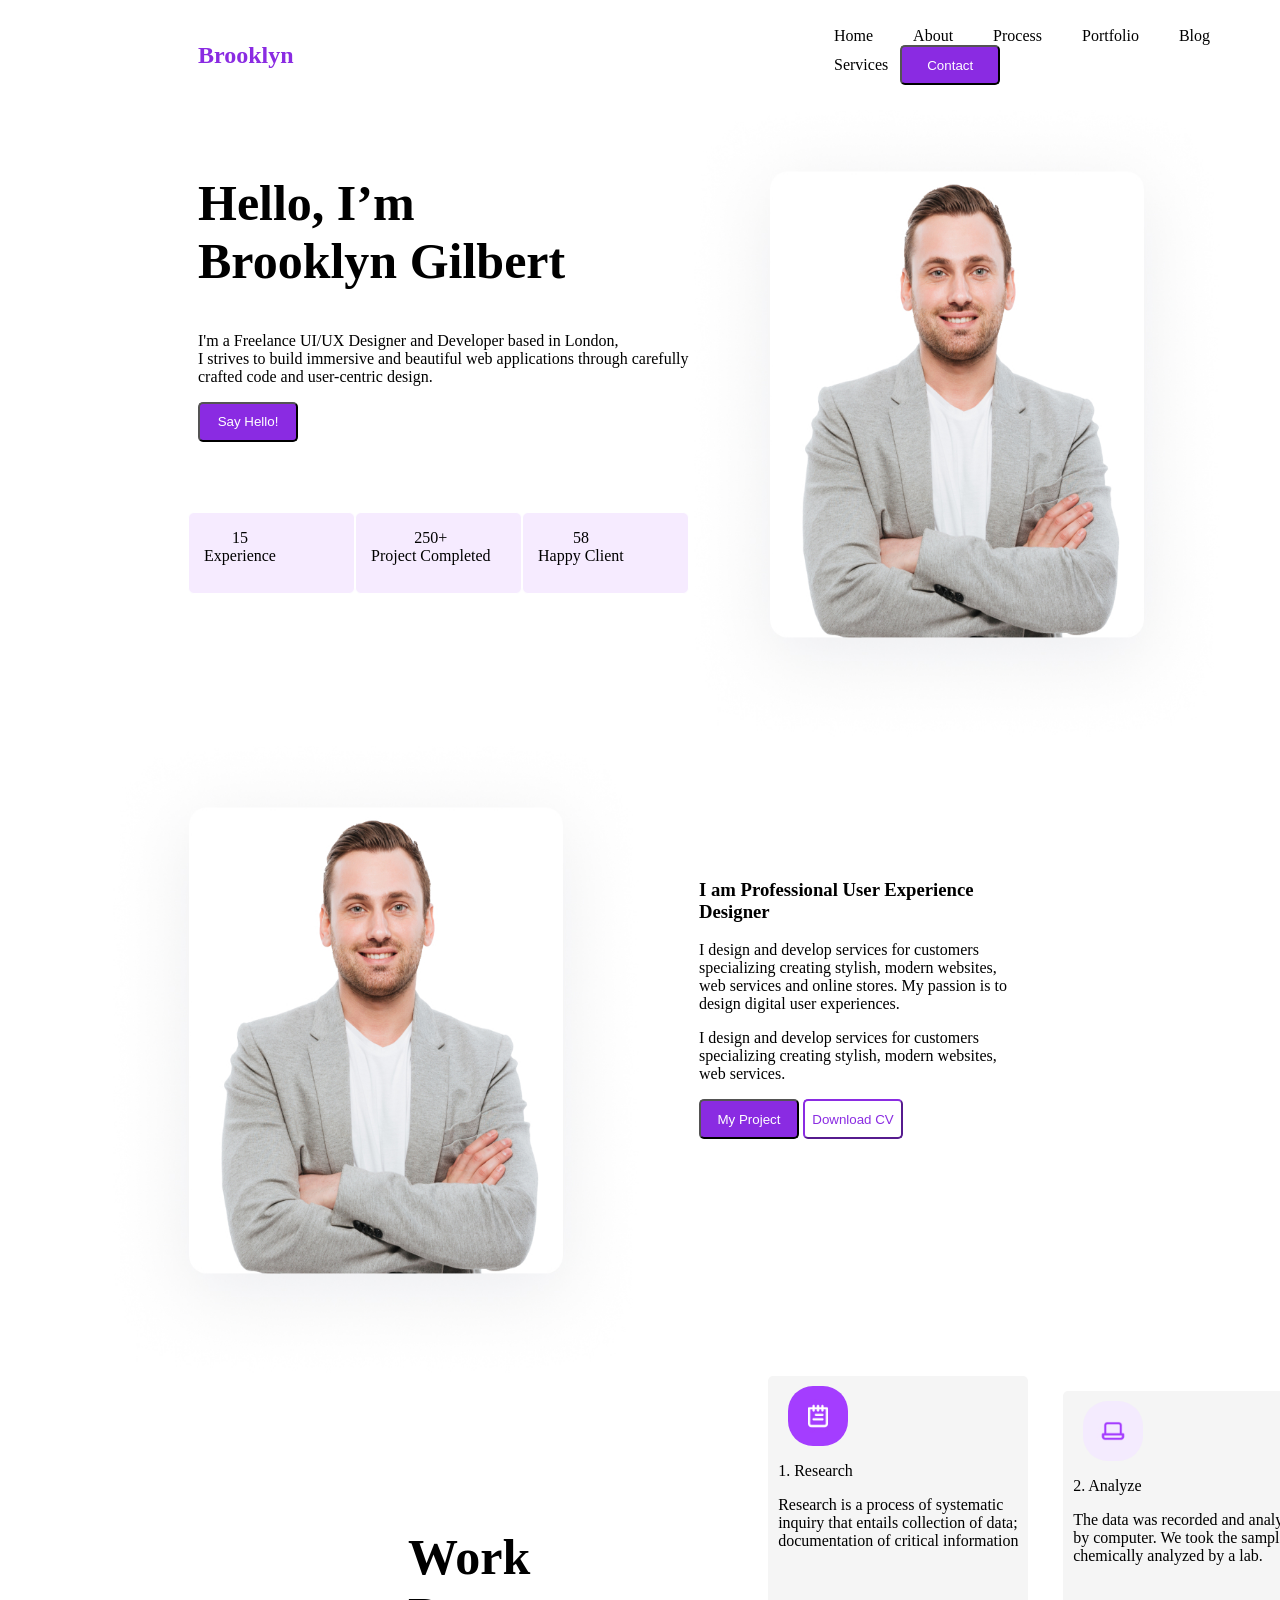
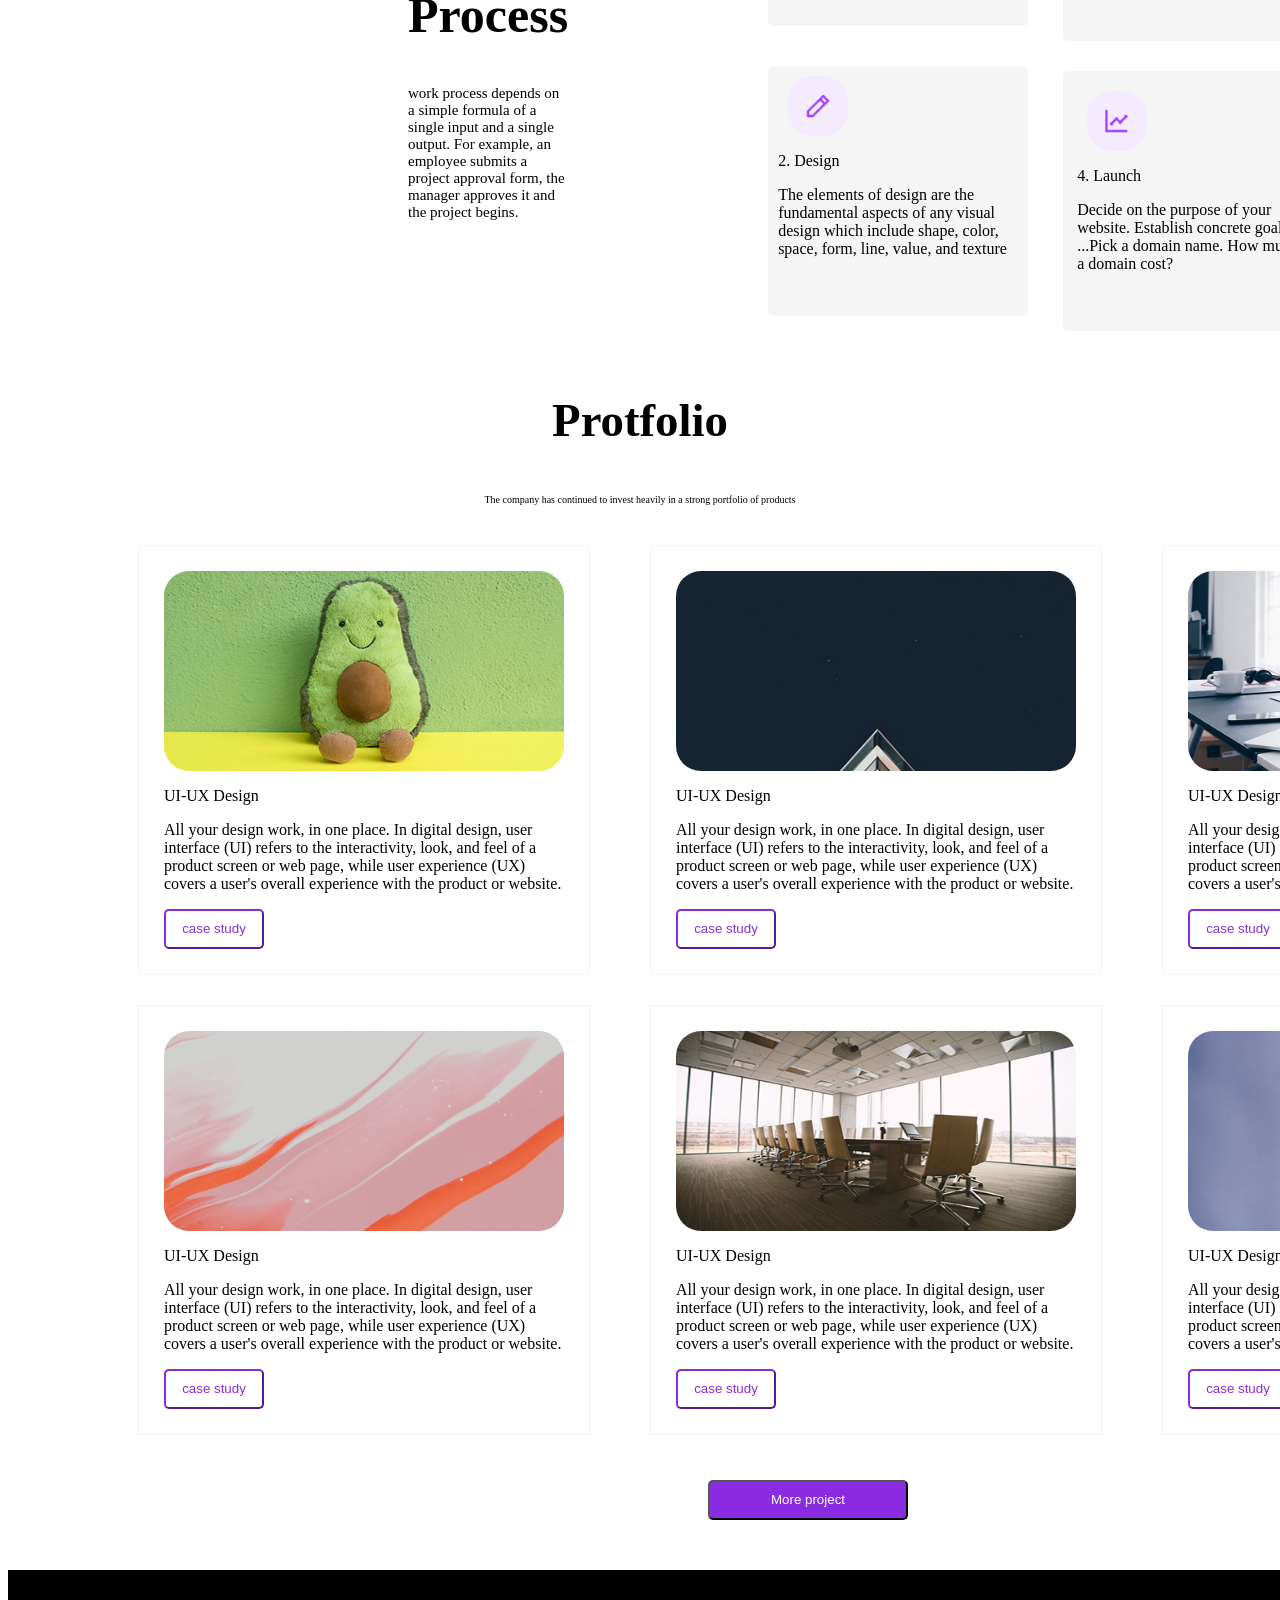
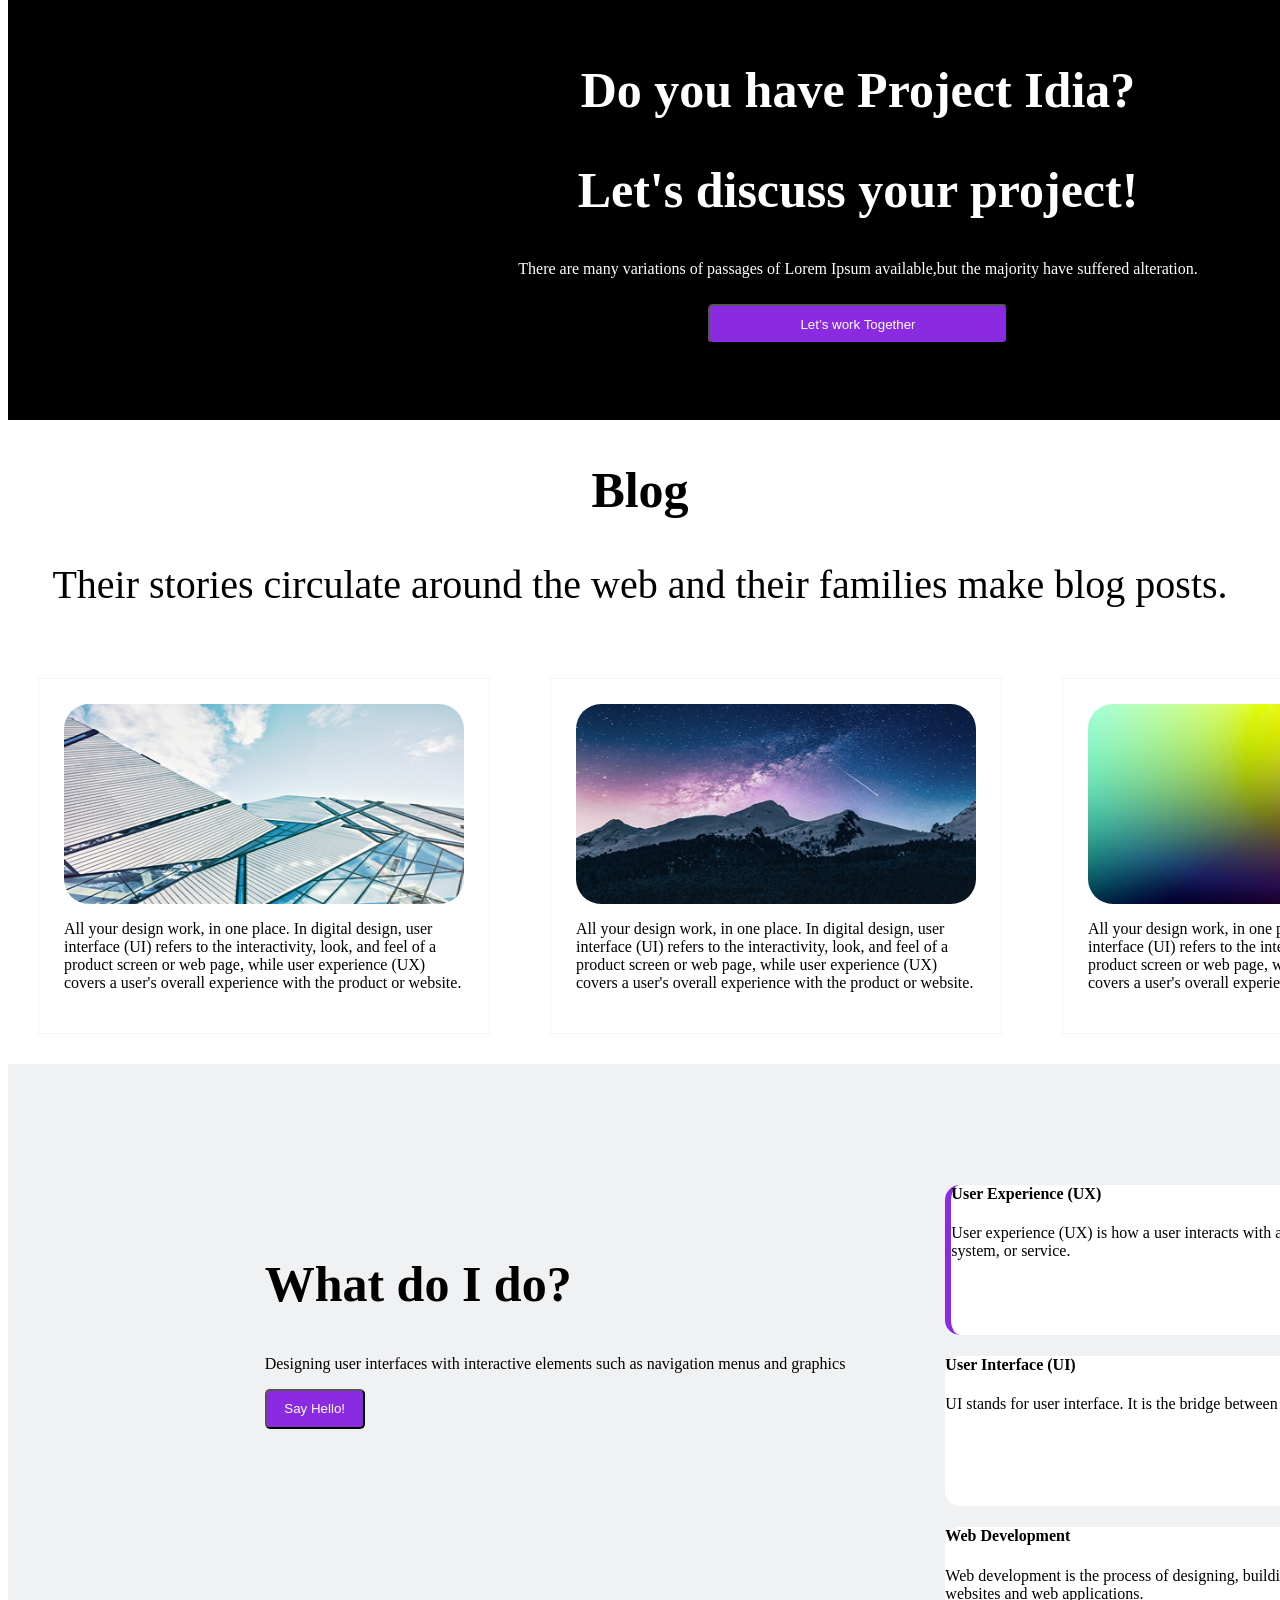
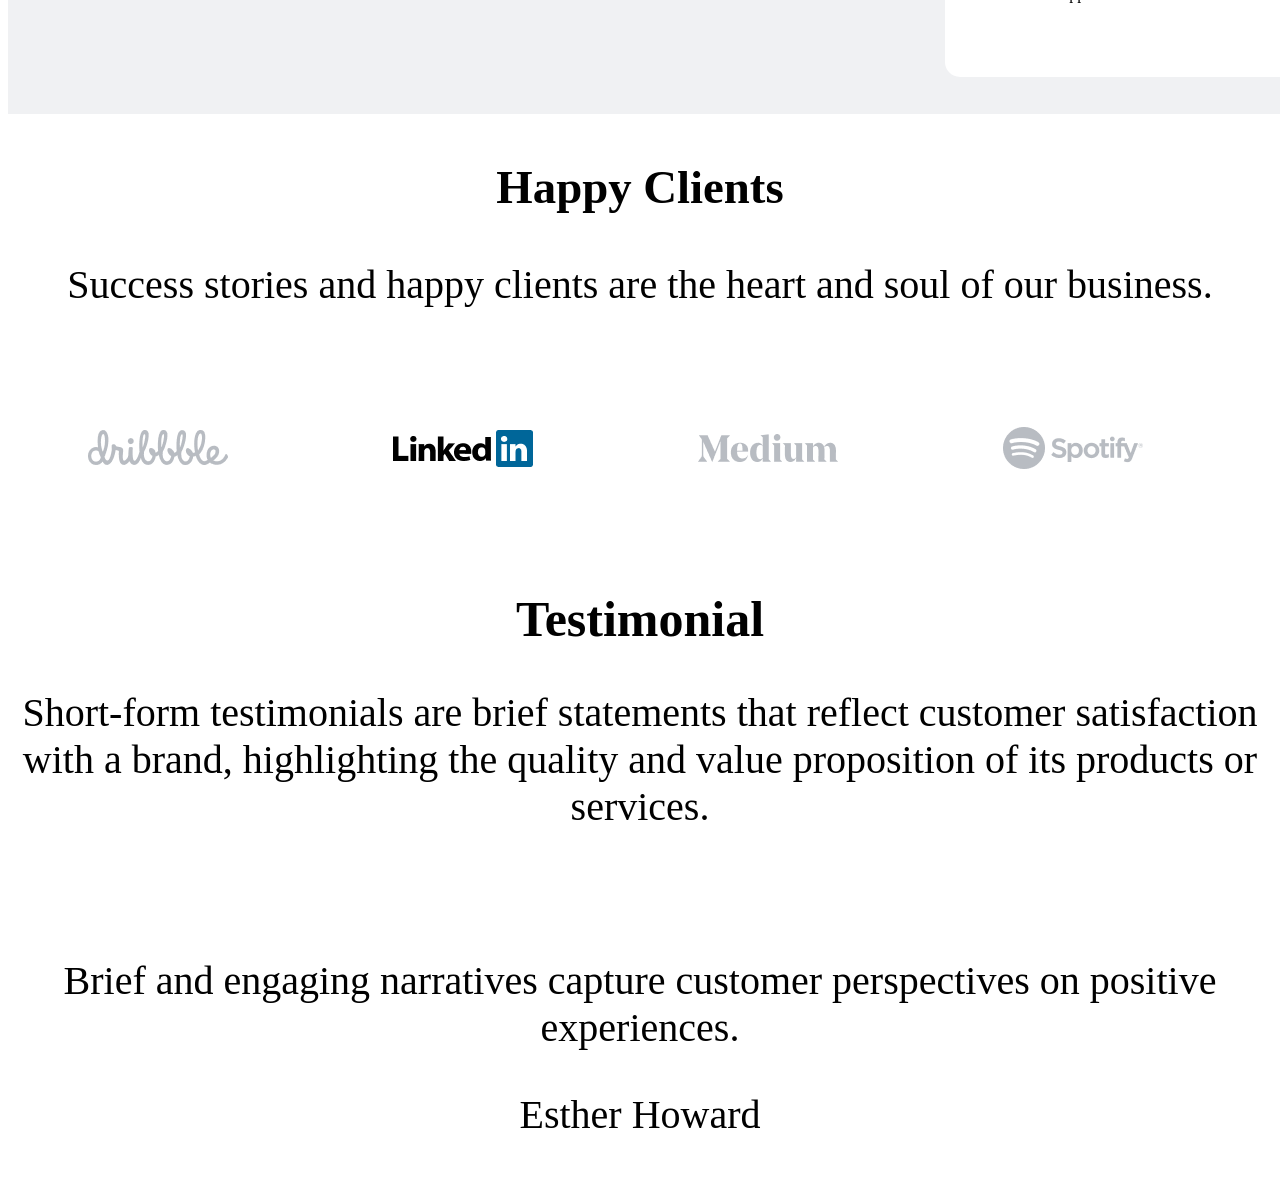
==== index.html @ 3ef19e12 "first design" ====
<html lang="en">

<head>
    <meta charset="UTF-8">
    <meta name="viewport" content="width=device-width, initial-scale=1.0">
    <title>Document</title>
    <link rel="stylesheet" href="style.css">
</head>

<body>

    <nav>
        <div>
            <h1>Brooklyn </h1>

        </div>
        <div class="second">
            <a href="">Home</a>
            <a href="">About</a>
            <a href="">Process</a>
            <a href="">Portfolio</a>
            <a href="">Blog</a>
            <a href="">Services</a>

            <button>Contact</button>
        </div>
    </nav>
    <section class="one">

        <div>
            <div class="first">
                <h2>Hello, I’m <br>Brooklyn Gilbert</h2>
                <p>I'm a Freelance UI/UX Designer and Developer based in London, <br> I strives to build immersive and
                    beautiful web applications through carefully crafted code and user-centric design.
                </p>
                <button>Say Hello!</button>

            </div>

            <div class="box">
                <div class="experience">
                    <p>15<br>Experience</p>
                </div>
                <div class="experience">
                    <p>250+ <br>Project Completed</p>

                </div>
                <div class="experience">
                    <p>58<br>Happy Client</p>
                </div>
            </div>
        </div>
        <div>
            <img src="scr/unsplash_wKOKidNT14w.jpg" alt="">
        </div>

    </section>
    <section class="second-sec">
        <div>
            <img src="scr/unsplash_wKOKidNT14w.jpg" alt="">
            <div>


            </div>
        </div>
        <div class="profession">
            <h3>I am Professional User Experience Designer</h3>
            <p>I design and develop services for customers specializing creating stylish, modern websites, web services
                and online stores. My passion is to design digital user experiences.</p>
            <p>I design and develop services for customers specializing creating stylish, modern websites, web services.
            </p>
            <button>My Project</button>
            <button class="btn">Download CV</button>

        </div>
    </section>
    <section class="section">
        <div class="work">
            <h2>Work Process</h2>
            <p> work process depends on a simple formula of a single input and a single output. For example, an
                employee submits a project approval form, the manager approves it and the project begins.</p>

        </div>
        <div class="div-flex">
            <div class="div-one-flex">
                <div class="div-one">
                    <img class="icon" src="scr/Frame 44 (1).jpg" alt="">
                    <p>1. Research</p>
                    <p>Research is a process of systematic inquiry that entails collection of data; documentation of
                        critical information</p>


                </div>
                <div class="div-two">
                    <img class="icon" src="scr/Frame 44 (2).jpg" alt="">
                    <p>2. Analyze</p>
                    <p>The data was recorded and analyzed by computer. We took the sample to be chemically analyzed by a
                        lab.</p>

                </div>
            </div>
            <div class="div-two-flex">
                <div class="div-three">
                    <img class="icon" src="scr/Frame 44 (3).jpg" alt="">
                    <p>2. Design</p>
                    <p>The elements of design are the fundamental aspects of any visual design which include shape,
                        color, space, form, line, value, and texture</p>

                </div>
                <div class="div-four">
                    <img class="icon" src="scr/Frame 44.jpg" alt="">
                    <p>4. Launch</p>
                    <p>Decide on the purpose of your website. Establish concrete goals. ...Pick a domain name. How much
                        will a domain cost?</p>

                </div>
            </div>
        </div>
    </section>
    <div class="profession-one">
        <h3>Protfolio</h3>
        <p class="pargraph">The company has continued to invest heavily in a strong portfolio of products</p>

    </div>
    <section class="four">
        <div>
            <div class="bg-imge-box">
                <img class="bg-img" src="scr/unsplash_8V4y-XXT3MQ.jpg" alt="">
                <p>UI-UX Design</p>

                <p>All your design work, in one place. In digital design, user interface (UI) refers to the
                    interactivity, look, and feel of a product screen or web page, while user experience (UX) covers a
                    user's overall experience with the product or website.</p>
                <button class="btn">case study</button>
            </div>
            <div class="bg-imge-box">
                <img class="bg-img" src="scr/unsplash_9anj7QWy-2g.png" alt="">
                <p>UI-UX Design</p>

                <p>All your design work, in one place. In digital design, user interface (UI) refers to the
                    interactivity, look, and feel of a product screen or web page, while user experience (UX) covers a
                    user's overall experience with the product or website.</p>
                <button class="btn">case study</button>
            </div>
        </div>
        <div>
            <div class="bg-imge-box">
                <img class="bg-img" src="scr/unsplash_C5DLhUkEWfM.png" alt="">
                <p>UI-UX Design</p>

                <p>All your design work, in one place. In digital design, user interface (UI) refers to the
                    interactivity, look, and feel of a product screen or web page, while user experience (UX) covers a
                    user's overall experience with the product or website.</p>
                <button class="btn">case study</button>
            </div>
            <div class="bg-imge-box">
                <img class="bg-img" src="scr/unsplash_GWe0dlVD9e0.png" alt="">
                <p>UI-UX Design</p>

                <p>All your design work, in one place. In digital design, user interface (UI) refers to the
                    interactivity, look, and feel of a product screen or web page, while user experience (UX) covers a
                    user's overall experience with the product or website.</p>
                <button class="btn">case study</button>
            </div>
        </div>
        <div>
            <div class="bg-imge-box">
                <img class="bg-img" src="scr/unsplash_m_HRfLhgABo.png" alt="">
                <p>UI-UX Design</p>

                <p>All your design work, in one place. In digital design, user interface (UI) refers to the
                    interactivity, look, and feel of a product screen or web page, while user experience (UX) covers a
                    user's overall experience with the product or website.</p>
                <button class="btn">case study</button>
            </div>
            <div class="bg-imge-box">
                <img class="bg-img" src="scr/unsplash_SavQfLRm4Do.png" alt="">
                <p>UI-UX Design</p>

                <p>All your design work, in one place. In digital design, user interface (UI) refers to the
                    interactivity, look, and feel of a product screen or web page, while user experience (UX) covers a
                    user's overall experience with the product or website.</p>
                <button class="btn">case study</button>
            </div>
        </div>

    </section>
    <button class="btn-one">More project</button>
    <div class="div-five">
        <h2>Do you have Project Idia?</h2>
        <h2>Let's discuss your project!</h2>
        <p>There are many variations of passages of Lorem Ipsum available,but the majority have suffered alteration.</p>
        <button class="btn-two">Let’s work Together</button>
    </div>

    <div class="profession-one">
        <h2>Blog</h2>
        <p>Their stories circulate around the web and their families make blog posts.</p>

    </div>
    <section class="sec-five">

        <div class="div-img">
            <img class="bg-img" src="scr/unsplash_-udZnjsCzsE.png" alt="">
            <p>All your design work, in one place. In digital design, user interface (UI) refers to the interactivity,
                look, and feel of a product screen or web page, while user experience (UX) covers a user's overall
                experience with the product or website.</p>

        </div>
        <div class="div-img">
            <img class="bg-img" src="scr/unsplash_phIFdC6lA4E.png" alt="">
            <p>All your design work, in one place. In digital design, user interface (UI) refers to the interactivity,
                look, and feel of a product screen or web page, while user experience (UX) covers a user's overall
                experience with the product or website.</p>

        </div>


        <div class="div-img">
            <img class="bg-img" src="scr/unsplash_coj7UZ7iN60.png" alt="">
            <p>All your design work, in one place. In digital design, user interface (UI) refers to the interactivity,
                look, and feel of a product screen or web page, while user experience (UX) covers a user's overall
                experience with the product or website.</p>
        </div>
        <div class="div-img">
            <img class="bg-img" src="scr/unsplash_z0MDyylvY1k.png" alt="">
            <p class="pargraph">All your design work, in one place. In digital design, user interface (UI) refers to the
                interactivity, look, and feel of a product screen or web page, while user experience (UX) covers a
                user's overall experience with the product or website.</p>

        </div>


    </section>
    <section class="sec-six">
        <div class="sec-six-first-div">
            <h2>What do I do?</h2>
            <p>Designing user interfaces with interactive elements such as navigation menus and graphics</p>
            <button>Say Hello!</button>

        </div>
        <div>
            <div class="sec-six-second-div-boder">
                <h4>User Experience (UX)</h4>
                <p>User experience (UX) is how a user interacts with and experiences a product, system, or service. </p>

            </div>
            <div class="sec-six-second-div">
                <h4>User Interface (UI)</h4>
                <p>UI stands for user interface. It is the bridge between humans and computers</p>

            </div>
            <div class="sec-six-second-div">
                <h4>Web Development</h4>
                <p>Web development is the process of designing, building and maintaining websites and web applications.
                </p>
            </div>
        </div>

    </section>

    <div class=" profession-one">
        <h3>Happy Clients</h3>
        <p>Success stories and happy clients are the heart and soul of our business. </p>

    </div>
    <section class="sec-seven">
        <div>
            <img class="logo" src="scr/dribbble.png" alt="">
        </div>
        <div>
            <img class="logo" src="scr/linkedin.png" alt="">
        </div>
        <div>
            <img class="logo" src="scr/medium.png" alt="">

        </div>
        <div>
            <img class="logo" src="scr/spotify.png" alt="">
        </div>
        <div>
            <img class="logo" src="scr/amazon.png" alt="">
        </div>

    </section>
    <div class=" profession-one">
        <h2>Testimonial</h2>
        <p>Short-form testimonials are brief statements that reflect customer satisfaction with a brand, highlighting
            the quality and value proposition of its products or services.</p>
        <br>
        <p>Brief and engaging narratives capture customer perspectives on positive experiences.</p>
        <p>Esther Howard</p>

    </div>









</body>

</html>
---- style.css ----
nav{
    display: flex;
    gap:  400px;
    height: 96px;
    background-color: white;
    margin-left: 120px;
}
nav div h1{
    align-content: center;
    margin-left: 70px;
    color: blueviolet;
    width: 208px;
    height: 56px;
}
nav div a{
    text-decoration: none;
    color: black;
    padding: 16px 8px 16px 8px;
    margin-left: 20px;
}
.second{
    align-content: center;
}
button{
    color: white;
    background-color: blueviolet;
    height: 40px;
    width: 100px;
    border-radius: 5px;
}
section{
    display: flex;
}
img{
    width: 536px;
    height:636px ;
    border-radius: 25px;
    
    margin-right: 55px;
}
.first{
    margin-left: 190px;
    margin-top: 70px;
    margin-bottom: 70px;
}
h2{
    font-size: 50px;
}
.box{
    display: flex;
    margin-left: 180px;
    align-items: center;
    
}

.bg-img{
    height: 200px;
    width: 400px;
}
.four{
    margin-left: 100px;
}
.bg-imge-box{
  
    margin-left: 100px;
    background-color: white;
    width:400px;
    margin: 30px;
    padding: 25px;
    
    border: 1px solid whitesmoke;
}

 .experience{
    display: flex;
    gap: 22px;
    height: 80px;
    width: 150px;
    background-color: rgba(237, 216, 255, 0.5);
    padding-left: 15px;
    border-radius: 6px;
    border: 1px solid white;
    
    
    text-align: center;
    box-shadow: 2px solid white;
}
.btn{
    color: blueviolet;
    background-color:white;
    border-color: blueviolet;
}
.icon{
    width: 60px;
    height: 60px;
    margin-top: 10px;
    margin-left: 10px;
}
.div-one-flex{
    display: flex;
    gap: 20px;
}
.div-two-flex{
    display: flex;
    gap: 20px;
}
.div-one{
    height: 250px;
    width: 250px;
    background-color:whitesmoke;
    border-radius: 5px;
    padding-left: 10px;
}
.div-two{
    height: 250px;
    width: 250px;
    background-color:whitesmoke;
    border-radius: 5px;
    padding-left: 10px;
    margin:15px;
}
.div-three{
    height: 250px;
    width: 250px;
    background-color:whitesmoke;
    border-radius: 5px;
    padding-left: 10px;
    margin-top: 10px;
}
.div-four{
    height: 250px;
    width: 250px;
    background-color:whitesmoke;
    border-radius: 5px;
    padding-top: 10px;
    padding-left: 14px;
    margin:15px;

}
.work{
    align-content: center;
    margin-left: 400px;
    margin-right: 200px;
    font-size: 15px;
}
.div-flex{
    margin-right: 300px;
}





.second-sec{
    display: flex;
    margin-left: 100px;
    background-color: white;
    width: 900px;
    
}
.profession{
    margin-top: 120px;
}
.pargraph{
    color:black;
    font-size: 10px;
    font-weight: 50px;
    
} 
.profession-one{
    text-align: center;
   font-size: 40px;
}
.btn-one{
    color: white;
    background-color: blueviolet;
    height: 40px;
    width: 200px;
    margin-left: 700px;
    margin-top: 15px;
    
}
.btn-two{
    color: white;
    background-color: blueviolet;
    height: 40px;
    width: 300px;
    
    margin-top: 10px;
}
.div-five{
    width: 1700px;
    height: 400px;
    text-align: center;
    background-color: black;
    color: white;
    padding-top: 50px;
    margin-top: 50px;
}

.sec-five{
    display: flex;
    margin-right: 450px;
}
.div-img{
    margin-left: 100px;
    background-color: white;
    width:400px;
    margin: 30px;
    padding: 25px;
    
    border: 1px solid whitesmoke;
}
.sec-six{
    display: flex;
    justify-content: center;
    width: 1700px;
    height: 550px;
    background-color:  rgba(240, 241, 243, 1);
    padding-top: 100px;
}

.sec-six-first-div{
    margin-right: 100px;
    margin-top: 50px;
}
.sec-six-second-div-boder{
    width: 500px;
    height: 150px;
    background-color: white;
    border-radius: 15px;
    border-left: 6px solid blueviolet;
}
.sec-six-second-div{
    width: 500px;
    height: 150px;
    background-color: white;
    border-radius: 15px;
}
.logo{
    width: 200px;
    height: 200px;
    margin-left: 50px;
}
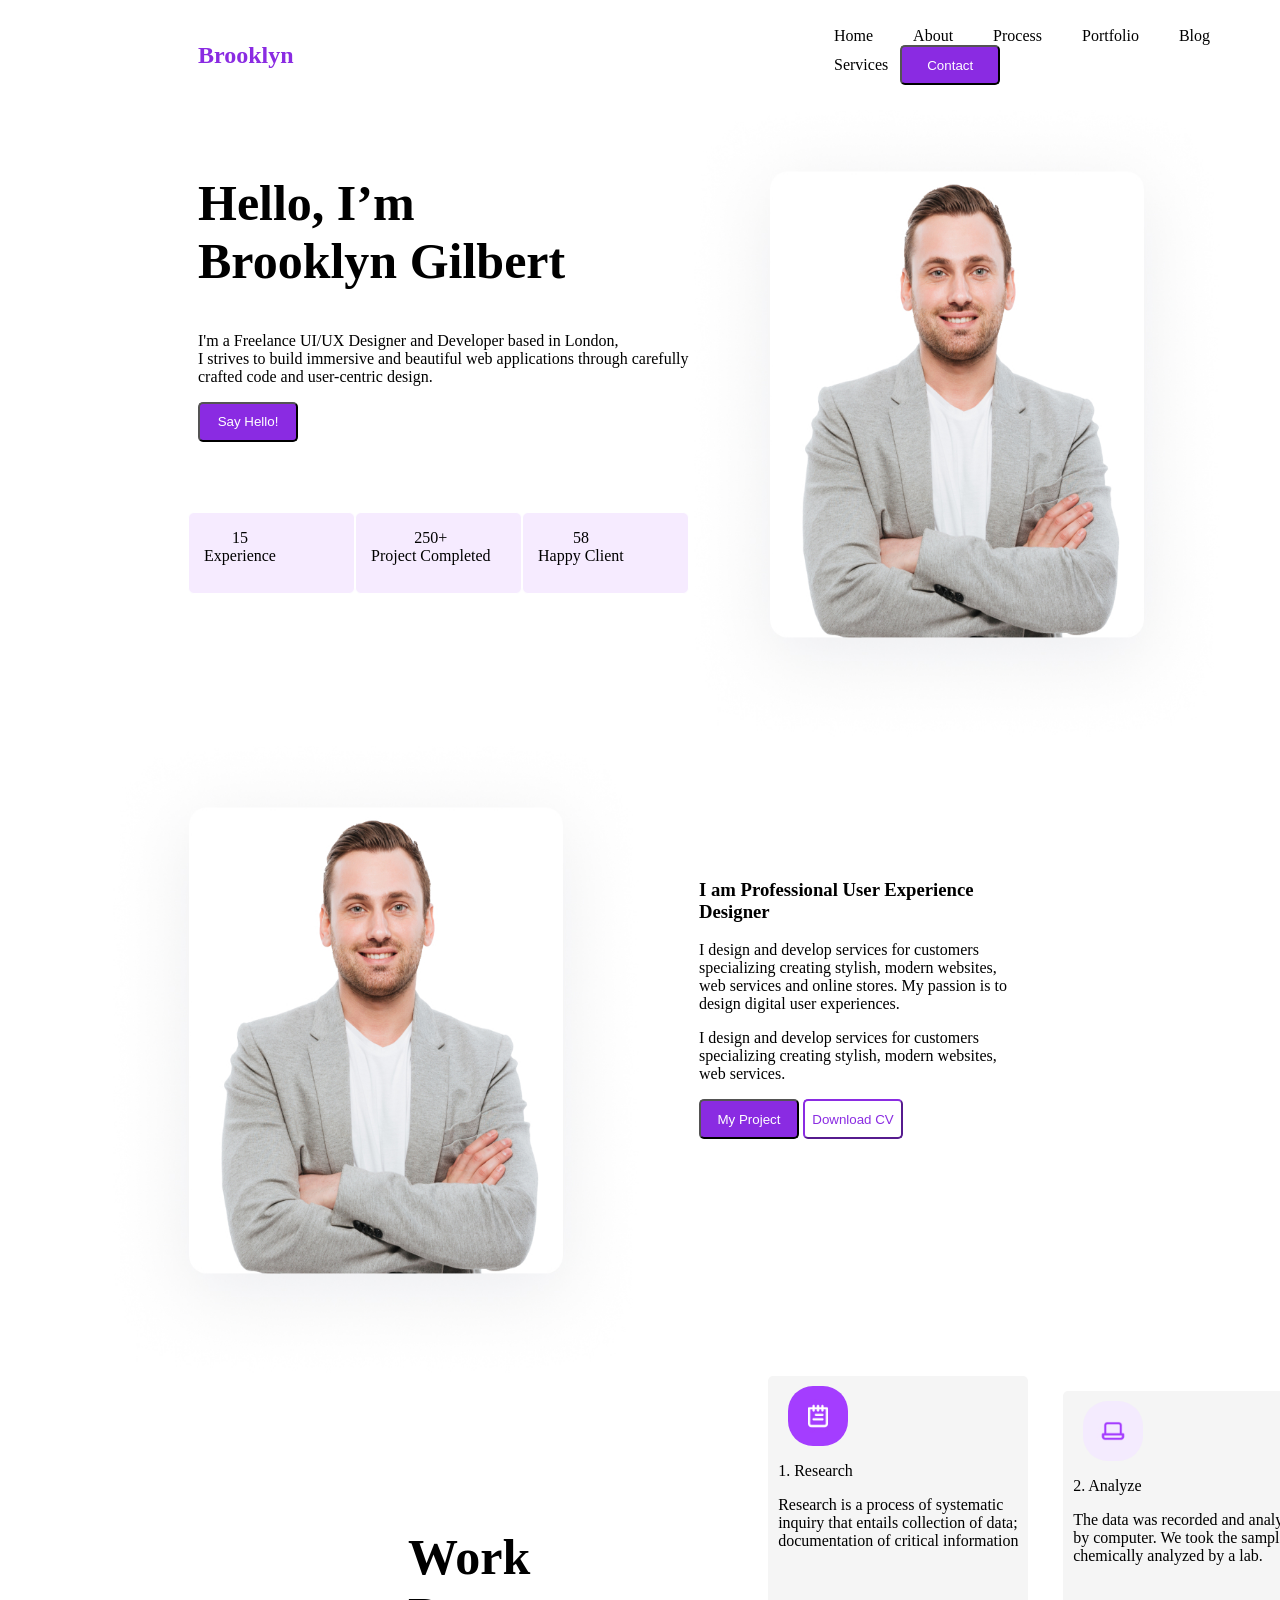
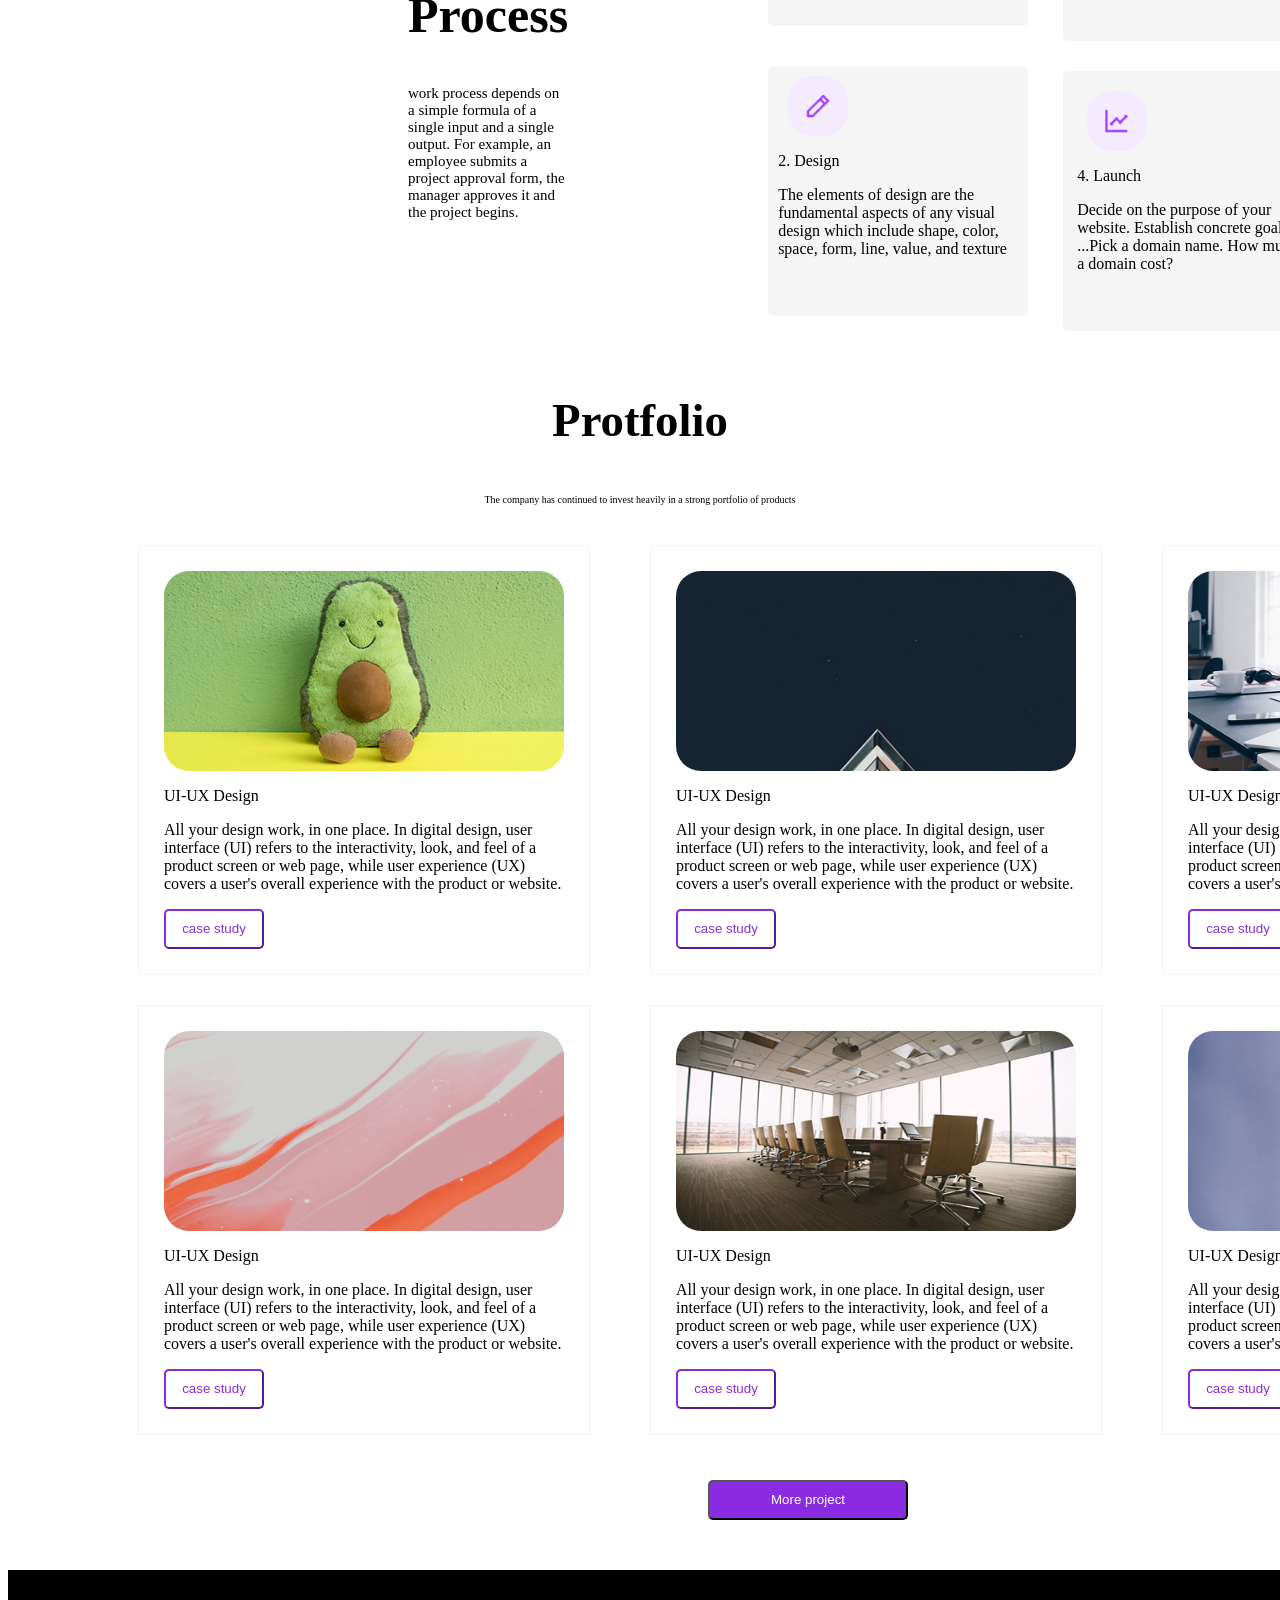
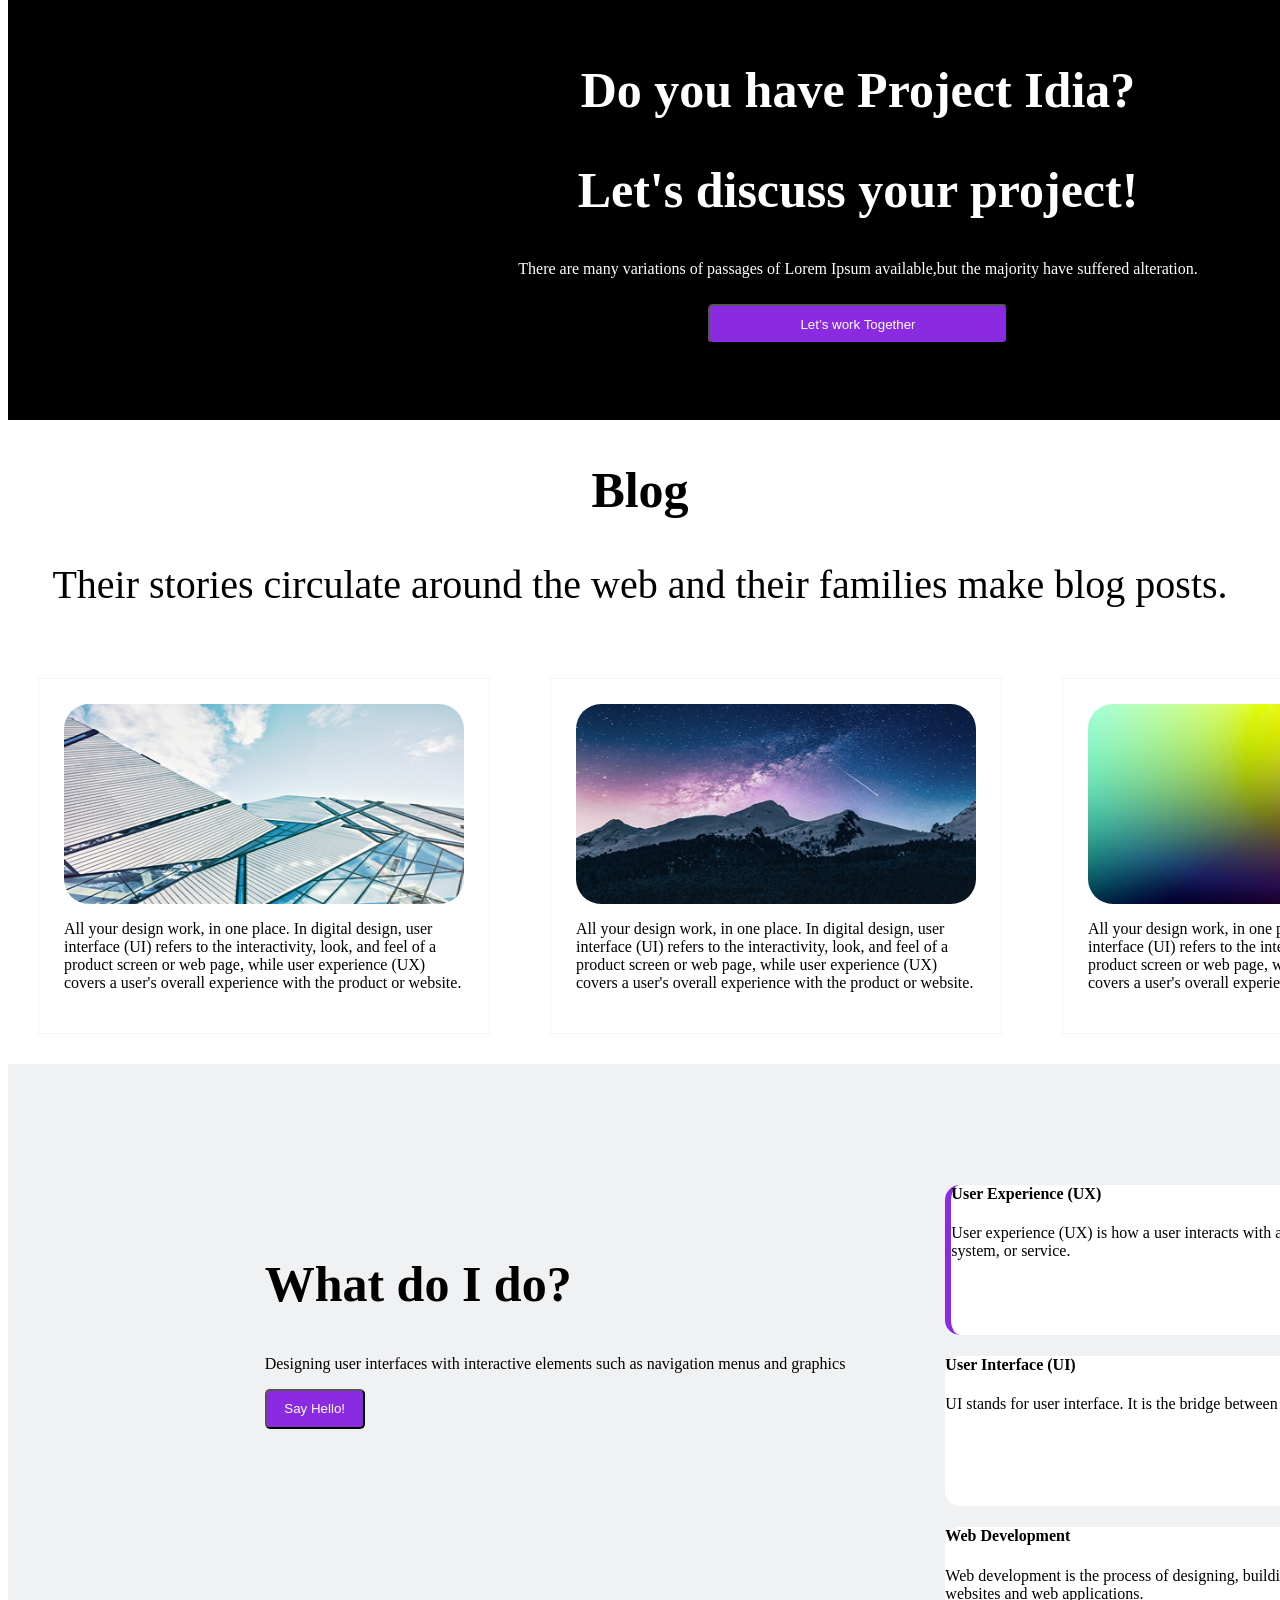
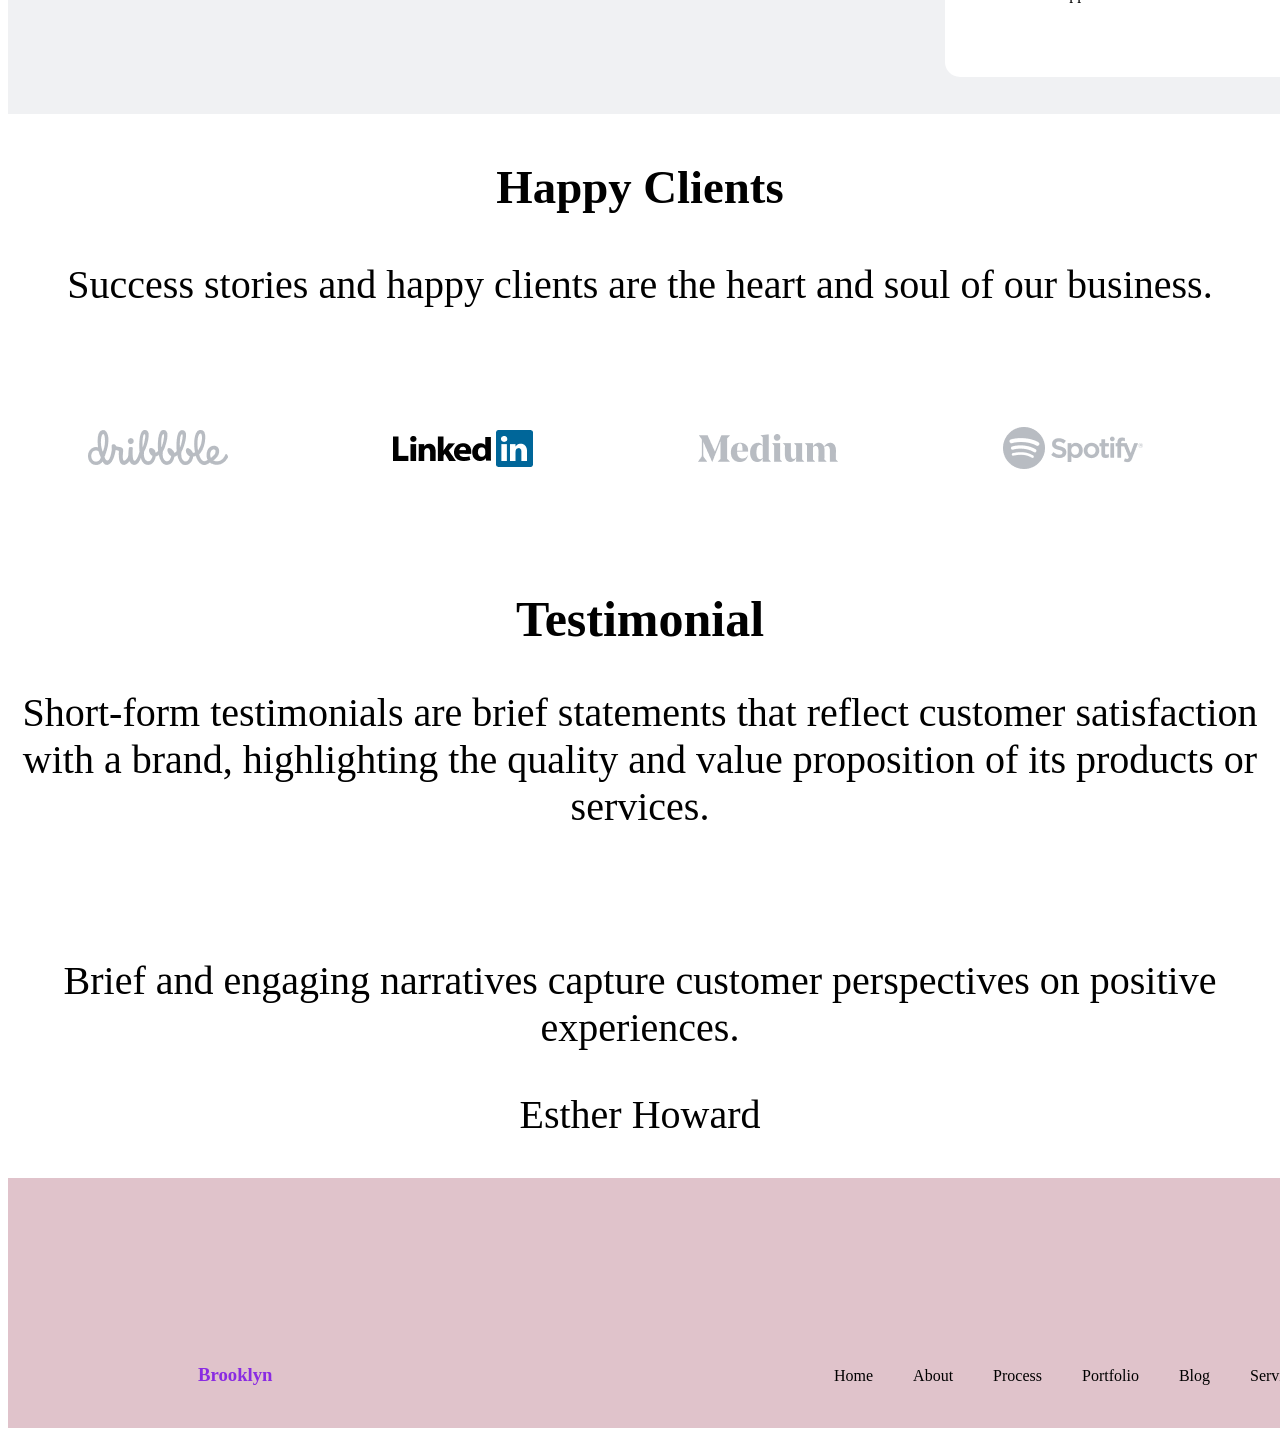
==== commit 1ce11cd0: "second commit" ====
--- a/index.html
+++ b/index.html
@@ -222,13 +222,7 @@
                 look, and feel of a product screen or web page, while user experience (UX) covers a user's overall
                 experience with the product or website.</p>
         </div>
-        <div class="div-img">
-            <img class="bg-img" src="scr/unsplash_z0MDyylvY1k.png" alt="">
-            <p class="pargraph">All your design work, in one place. In digital design, user interface (UI) refers to the
-                interactivity, look, and feel of a product screen or web page, while user experience (UX) covers a
-                user's overall experience with the product or website.</p>
-
-        </div>
+
 
 
     </section>
@@ -294,7 +288,26 @@
     </div>
 
 
-
+    <section class="sec-eight">
+
+        <nav class="nav-two">
+            <div>
+                <h1>Brooklyn </h1>
+
+            </div>
+            <div class="second">
+                <a href="">Home</a>
+                <a href="">About</a>
+                <a href="">Process</a>
+                <a href="">Portfolio</a>
+                <a href="">Blog</a>
+                <a href="">Services</a>
+
+
+            </div>
+        </nav>
+
+    </section>
 
 
 
--- a/style.css
+++ b/style.css
@@ -2,7 +2,7 @@
     display: flex;
     gap:  400px;
     height: 96px;
-    background-color: white;
+   
     margin-left: 120px;
 }
 nav div h1{
@@ -241,4 +241,19 @@
     width: 200px;
     height: 200px;
     margin-left: 50px;
-}+}
+
+.nav-two{
+  
+    display: flex;
+    gap:  400px;
+    
+   
+    margin-left: 120px;
+    margin-right: 250px;
+    margin-top: 150px;
+}
+.sec-eight{
+    width: 1700px;
+    height: 250px;
+    background-color: rgb(224, 195, 203)};
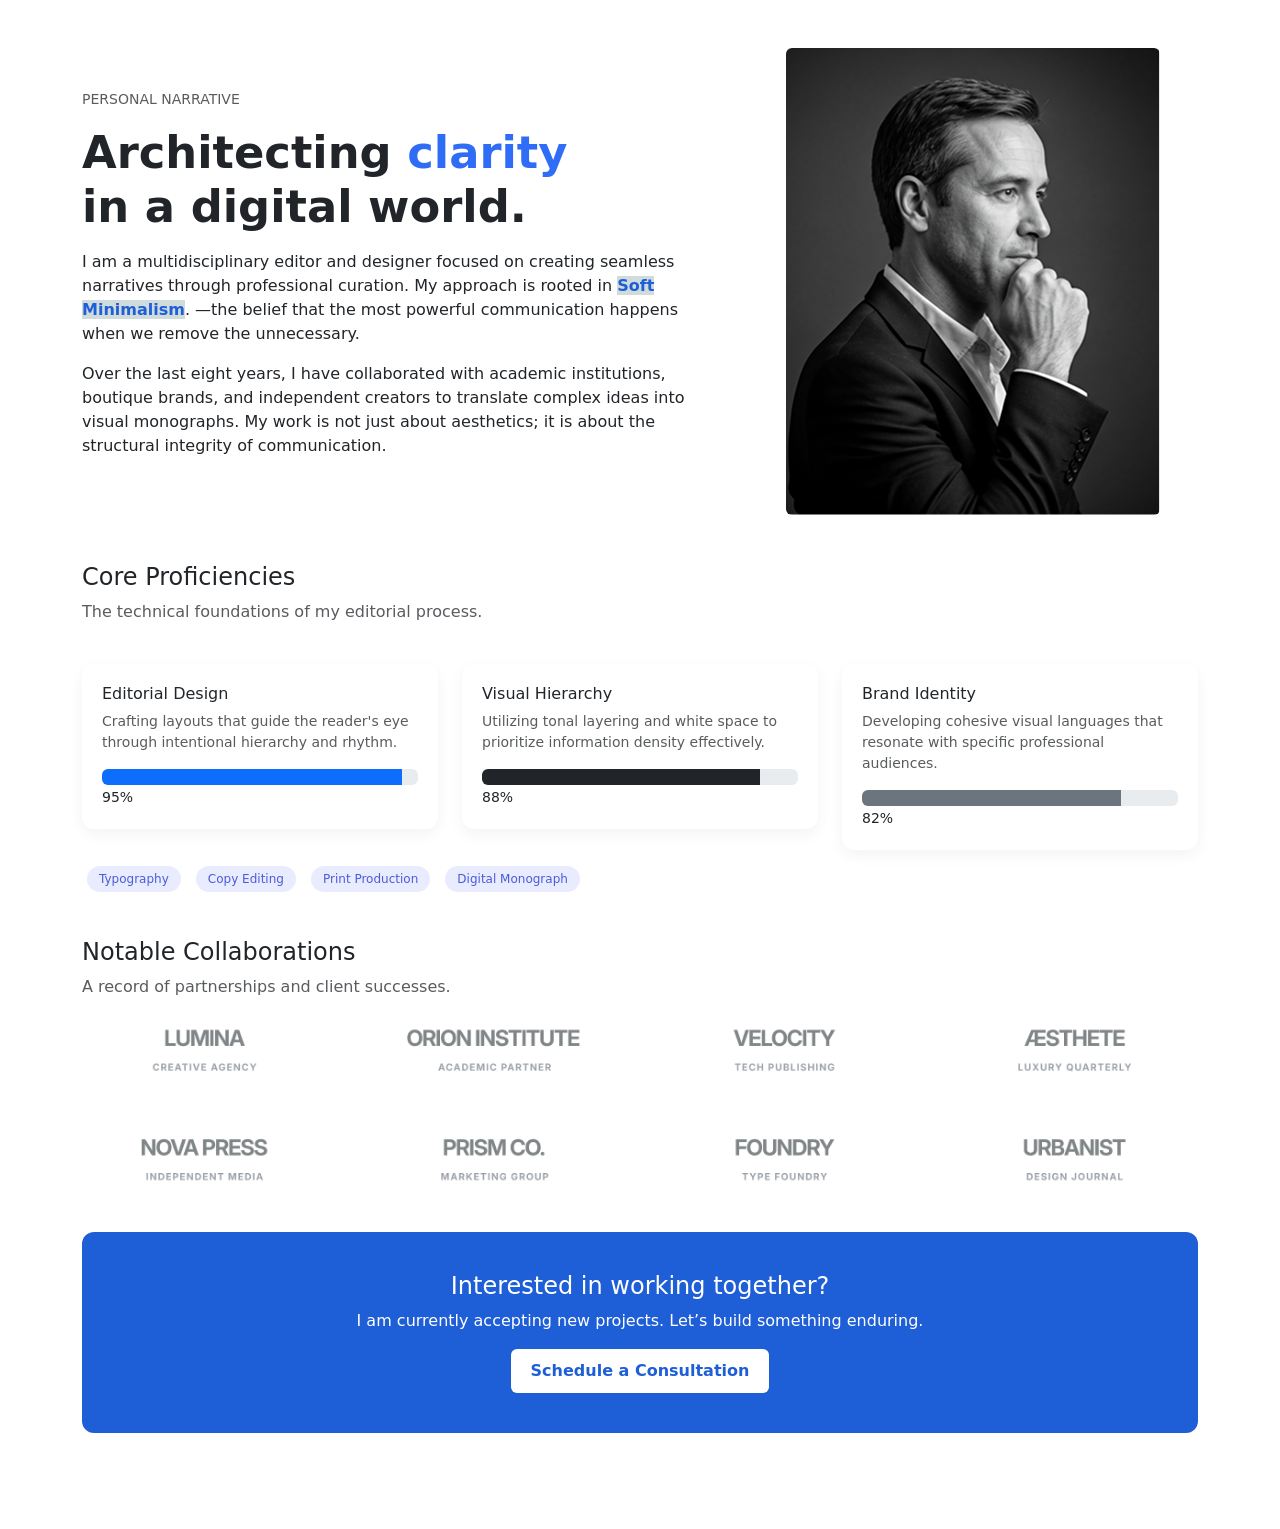
==== commit c4a9e42b: "first commit" ====
--- a/index.html
+++ b/index.html
@@ -1,319 +1,128 @@
+<!DOCTYPE html>
 <html lang="en">
 
 <head>
     <meta charset="UTF-8">
-    <meta name="viewport" content="width=device-width, initial-scale=1.0">
-    <title>Document</title>
+    <meta name="viewport" content="width=device-width, initial-scale=1">
+    <title>Portfolio</title>
     <link rel="stylesheet" href="style.css">
+    <link rel="stylesheet" href="bootstrap.min.css">
+
 </head>
 
 <body>
 
-    <nav>
-        <div>
-            <h1>Brooklyn </h1>
+    <div class="container py-5">
 
+        <!-- HERO SECTION -->
+        <div class="row align-items-center mb-5">
+            <div class="col-lg-7">
+                <p class="text-uppercase text-muted small">Personal Narrative</p>
+
+                <h1 class="hero-title">
+                    Architecting <span>clarity</span><br>in a digital world.
+                </h1>
+
+                <p class="mt-3">
+
+                    I am a multidisciplinary editor and designer focused on creating seamless narratives
+                    through professional curation. My approach is rooted in
+                    <strong style="color: #1e5ed7; background-color: rgb(208, 219, 219);">Soft Minimalism</strong>.
+                    —the belief that
+                    the most powerful communication happens when we remove the unnecessary.
+                </p>
+
+                <p>
+                    Over the last eight years, I have collaborated with academic institutions, boutique brands,
+                    and independent creators to translate complex ideas into visual monographs. My work is
+                    not just about aesthetics; it is about the structural integrity of communication.
+                </p>
+            </div>
+
+            <div class="col-lg-5 text-center">
+                <img src="/scr/[base64].png"
+                    class="img-fluid rounded" alt="Profile">
+            </div>
         </div>
-        <div class="second">
-            <a href="">Home</a>
-            <a href="">About</a>
-            <a href="">Process</a>
-            <a href="">Portfolio</a>
-            <a href="">Blog</a>
-            <a href="">Services</a>
 
-            <button>Contact</button>
-        </div>
-    </nav>
-    <section class="one">
+        <!-- CORE PROFICIENCIES -->
+        <div class="mb-5">
+            <h4>Core Proficiencies</h4>
+            <p class="text-muted">The technical foundations of my editorial process.</p>
 
-        <div>
-            <div class="first">
-                <h2>Hello, I’m <br>Brooklyn Gilbert</h2>
-                <p>I'm a Freelance UI/UX Designer and Developer based in London, <br> I strives to build immersive and
-                    beautiful web applications through carefully crafted code and user-centric design.
-                </p>
-                <button>Say Hello!</button>
+            <div class="row g-4 mt-3">
+
+                <div class="col-md-4">
+                    <div class="card-custom">
+                        <h6>Editorial Design</h6>
+                        <p class="small text-muted">Crafting layouts that guide the reader's eye
+                            through intentional hierarchy and rhythm.</p>
+                        <div class="progress">
+                            <div class="progress-bar bg-primary" style="width: 95%"></div>
+                        </div>
+                        <small>95%</small>
+                    </div>
+                </div>
+
+                <div class="col-md-4">
+                    <div class="card-custom">
+                        <h6>Visual Hierarchy</h6>
+                        <p class="small text-muted">Utilizing tonal layering and white space to
+                            prioritize information density effectively.</p>
+                        <div class="progress">
+                            <div class="progress-bar bg-dark" style="width: 88%"></div>
+                        </div>
+                        <small>88%</small>
+                    </div>
+                </div>
+
+                <div class="col-md-4">
+                    <div class="card-custom">
+                        <h6>Brand Identity</h6>
+                        <p class="small text-muted">Developing cohesive visual languages that
+                            resonate with specific professional audiences.</p>
+                        <div class="progress">
+                            <div class="progress-bar bg-secondary" style="width: 82%"></div>
+                        </div>
+                        <small>82%</small>
+                    </div>
+                </div>
 
             </div>
 
-            <div class="box">
-                <div class="experience">
-                    <p>15<br>Experience</p>
-                </div>
-                <div class="experience">
-                    <p>250+ <br>Project Completed</p>
-
-                </div>
-                <div class="experience">
-                    <p>58<br>Happy Client</p>
-                </div>
+            <div class="mt-3">
+                <span class="badge-soft">Typography</span>
+                <span class="badge-soft">Copy Editing</span>
+                <span class="badge-soft">Print Production</span>
+                <span class="badge-soft">Digital Monograph</span>
             </div>
         </div>
-        <div>
-            <img src="scr/unsplash_wKOKidNT14w.jpg" alt="">
-        </div>
+        <!-- COLLABORATIONS -->
+        <div class="mb-5">
+            <h4>Notable Collaborations</h4>
+            <p class="text-muted">A record of partnerships and client successes.</p>
 
-    </section>
-    <section class="second-sec">
-        <div>
-            <img src="scr/unsplash_wKOKidNT14w.jpg" alt="">
-            <div>
+            <div class="row text-center mt-4">
 
-
-            </div>
-        </div>
-        <div class="profession">
-            <h3>I am Professional User Experience Designer</h3>
-            <p>I design and develop services for customers specializing creating stylish, modern websites, web services
-                and online stores. My passion is to design digital user experiences.</p>
-            <p>I design and develop services for customers specializing creating stylish, modern websites, web services.
-            </p>
-            <button>My Project</button>
-            <button class="btn">Download CV</button>
-
-        </div>
-    </section>
-    <section class="section">
-        <div class="work">
-            <h2>Work Process</h2>
-            <p> work process depends on a simple formula of a single input and a single output. For example, an
-                employee submits a project approval form, the manager approves it and the project begins.</p>
-
-        </div>
-        <div class="div-flex">
-            <div class="div-one-flex">
-                <div class="div-one">
-                    <img class="icon" src="scr/Frame 44 (1).jpg" alt="">
-                    <p>1. Research</p>
-                    <p>Research is a process of systematic inquiry that entails collection of data; documentation of
-                        critical information</p>
-
-
-                </div>
-                <div class="div-two">
-                    <img class="icon" src="scr/Frame 44 (2).jpg" alt="">
-                    <p>2. Analyze</p>
-                    <p>The data was recorded and analyzed by computer. We took the sample to be chemically analyzed by a
-                        lab.</p>
-
-                </div>
-            </div>
-            <div class="div-two-flex">
-                <div class="div-three">
-                    <img class="icon" src="scr/Frame 44 (3).jpg" alt="">
-                    <p>2. Design</p>
-                    <p>The elements of design are the fundamental aspects of any visual design which include shape,
-                        color, space, form, line, value, and texture</p>
-
-                </div>
-                <div class="div-four">
-                    <img class="icon" src="scr/Frame 44.jpg" alt="">
-                    <p>4. Launch</p>
-                    <p>Decide on the purpose of your website. Establish concrete goals. ...Pick a domain name. How much
-                        will a domain cost?</p>
-
-                </div>
-            </div>
-        </div>
-    </section>
-    <div class="profession-one">
-        <h3>Protfolio</h3>
-        <p class="pargraph">The company has continued to invest heavily in a strong portfolio of products</p>
-
-    </div>
-    <section class="four">
-        <div>
-            <div class="bg-imge-box">
-                <img class="bg-img" src="scr/unsplash_8V4y-XXT3MQ.jpg" alt="">
-                <p>UI-UX Design</p>
-
-                <p>All your design work, in one place. In digital design, user interface (UI) refers to the
-                    interactivity, look, and feel of a product screen or web page, while user experience (UX) covers a
-                    user's overall experience with the product or website.</p>
-                <button class="btn">case study</button>
-            </div>
-            <div class="bg-imge-box">
-                <img class="bg-img" src="scr/unsplash_9anj7QWy-2g.png" alt="">
-                <p>UI-UX Design</p>
-
-                <p>All your design work, in one place. In digital design, user interface (UI) refers to the
-                    interactivity, look, and feel of a product screen or web page, while user experience (UX) covers a
-                    user's overall experience with the product or website.</p>
-                <button class="btn">case study</button>
-            </div>
-        </div>
-        <div>
-            <div class="bg-imge-box">
-                <img class="bg-img" src="scr/unsplash_C5DLhUkEWfM.png" alt="">
-                <p>UI-UX Design</p>
-
-                <p>All your design work, in one place. In digital design, user interface (UI) refers to the
-                    interactivity, look, and feel of a product screen or web page, while user experience (UX) covers a
-                    user's overall experience with the product or website.</p>
-                <button class="btn">case study</button>
-            </div>
-            <div class="bg-imge-box">
-                <img class="bg-img" src="scr/unsplash_GWe0dlVD9e0.png" alt="">
-                <p>UI-UX Design</p>
-
-                <p>All your design work, in one place. In digital design, user interface (UI) refers to the
-                    interactivity, look, and feel of a product screen or web page, while user experience (UX) covers a
-                    user's overall experience with the product or website.</p>
-                <button class="btn">case study</button>
-            </div>
-        </div>
-        <div>
-            <div class="bg-imge-box">
-                <img class="bg-img" src="scr/unsplash_m_HRfLhgABo.png" alt="">
-                <p>UI-UX Design</p>
-
-                <p>All your design work, in one place. In digital design, user interface (UI) refers to the
-                    interactivity, look, and feel of a product screen or web page, while user experience (UX) covers a
-                    user's overall experience with the product or website.</p>
-                <button class="btn">case study</button>
-            </div>
-            <div class="bg-imge-box">
-                <img class="bg-img" src="scr/unsplash_SavQfLRm4Do.png" alt="">
-                <p>UI-UX Design</p>
-
-                <p>All your design work, in one place. In digital design, user interface (UI) refers to the
-                    interactivity, look, and feel of a product screen or web page, while user experience (UX) covers a
-                    user's overall experience with the product or website.</p>
-                <button class="btn">case study</button>
+                <img src="/scr/Container.png" alt="">
             </div>
         </div>
 
-    </section>
-    <button class="btn-one">More project</button>
-    <div class="div-five">
-        <h2>Do you have Project Idia?</h2>
-        <h2>Let's discuss your project!</h2>
-        <p>There are many variations of passages of Lorem Ipsum available,but the majority have suffered alteration.</p>
-        <button class="btn-two">Let’s work Together</button>
-    </div>
-
-    <div class="profession-one">
-        <h2>Blog</h2>
-        <p>Their stories circulate around the web and their families make blog posts.</p>
-
-    </div>
-    <section class="sec-five">
-
-        <div class="div-img">
-            <img class="bg-img" src="scr/unsplash_-udZnjsCzsE.png" alt="">
-            <p>All your design work, in one place. In digital design, user interface (UI) refers to the interactivity,
-                look, and feel of a product screen or web page, while user experience (UX) covers a user's overall
-                experience with the product or website.</p>
-
-        </div>
-        <div class="div-img">
-            <img class="bg-img" src="scr/unsplash_phIFdC6lA4E.png" alt="">
-            <p>All your design work, in one place. In digital design, user interface (UI) refers to the interactivity,
-                look, and feel of a product screen or web page, while user experience (UX) covers a user's overall
-                experience with the product or website.</p>
-
-        </div>
-
-
-        <div class="div-img">
-            <img class="bg-img" src="scr/unsplash_coj7UZ7iN60.png" alt="">
-            <p>All your design work, in one place. In digital design, user interface (UI) refers to the interactivity,
-                look, and feel of a product screen or web page, while user experience (UX) covers a user's overall
-                experience with the product or website.</p>
+        <!-- CTA -->
+        <div class="cta mb-5">
+            <h4>Interested in working together?</h4>
+            <p>I am currently accepting new projects. Let’s build something enduring.</p>
+            <button>Schedule a Consultation</button>
         </div>
 
 
 
-    </section>
-    <section class="sec-six">
-        <div class="sec-six-first-div">
-            <h2>What do I do?</h2>
-            <p>Designing user interfaces with interactive elements such as navigation menus and graphics</p>
-            <button>Say Hello!</button>
-
-        </div>
-        <div>
-            <div class="sec-six-second-div-boder">
-                <h4>User Experience (UX)</h4>
-                <p>User experience (UX) is how a user interacts with and experiences a product, system, or service. </p>
-
-            </div>
-            <div class="sec-six-second-div">
-                <h4>User Interface (UI)</h4>
-                <p>UI stands for user interface. It is the bridge between humans and computers</p>
-
-            </div>
-            <div class="sec-six-second-div">
-                <h4>Web Development</h4>
-                <p>Web development is the process of designing, building and maintaining websites and web applications.
-                </p>
-            </div>
-        </div>
-
-    </section>
-
-    <div class=" profession-one">
-        <h3>Happy Clients</h3>
-        <p>Success stories and happy clients are the heart and soul of our business. </p>
-
-    </div>
-    <section class="sec-seven">
-        <div>
-            <img class="logo" src="scr/dribbble.png" alt="">
-        </div>
-        <div>
-            <img class="logo" src="scr/linkedin.png" alt="">
-        </div>
-        <div>
-            <img class="logo" src="scr/medium.png" alt="">
-
-        </div>
-        <div>
-            <img class="logo" src="scr/spotify.png" alt="">
-        </div>
-        <div>
-            <img class="logo" src="scr/amazon.png" alt="">
-        </div>
-
-    </section>
-    <div class=" profession-one">
-        <h2>Testimonial</h2>
-        <p>Short-form testimonials are brief statements that reflect customer satisfaction with a brand, highlighting
-            the quality and value proposition of its products or services.</p>
-        <br>
-        <p>Brief and engaging narratives capture customer perspectives on positive experiences.</p>
-        <p>Esther Howard</p>
 
     </div>
 
 
-    <section class="sec-eight">
 
-        <nav class="nav-two">
-            <div>
-                <h1>Brooklyn </h1>
-
-            </div>
-            <div class="second">
-                <a href="">Home</a>
-                <a href="">About</a>
-                <a href="">Process</a>
-                <a href="">Portfolio</a>
-                <a href="">Blog</a>
-                <a href="">Services</a>
-
-
-            </div>
-        </nav>
-
-    </section>
-
-
-
-
-
-
+    <script src="/bootstrap.min.js"></script>
 </body>
 
 </html>
--- a/style.css
+++ b/style.css
@@ -1,259 +1,94 @@
-nav{
-    display: flex;
-    gap:  400px;
-    height: 96px;
-   
-    margin-left: 120px;
-}
-nav div h1{
-    align-content: center;
-    margin-left: 70px;
-    color: blueviolet;
-    width: 208px;
-    height: 56px;
-}
-nav div a{
-    text-decoration: none;
-    color: black;
-    padding: 16px 8px 16px 8px;
-    margin-left: 20px;
-}
-.second{
-    align-content: center;
-}
-button{
-    color: white;
-    background-color: blueviolet;
-    height: 40px;
-    width: 100px;
-    border-radius: 5px;
-}
-section{
-    display: flex;
-}
-img{
-    width: 536px;
-    height:636px ;
-    border-radius: 25px;
-    
-    margin-right: 55px;
-}
-.first{
-    margin-left: 190px;
-    margin-top: 70px;
-    margin-bottom: 70px;
-}
-h2{
-    font-size: 50px;
-}
-.box{
-    display: flex;
-    margin-left: 180px;
-    align-items: center;
-    
+ body {
+            font-family:  sans-serif;
+            background-color: #f5f7fa;
+            color: #333;
 }
 
-.bg-img{
-    height: 200px;
-    width: 400px;
-}
-.four{
-    margin-left: 100px;
-}
-.bg-imge-box{
-  
-    margin-left: 100px;
-    background-color: white;
-    width:400px;
-    margin: 30px;
-    padding: 25px;
-    
-    border: 1px solid whitesmoke;
+ .hero-title {
+            font-size: 2.8rem;
+            font-weight: 600;
+ }
+
+ .hero-title span {
+            color: #2f6df6;
 }
 
- .experience{
-    display: flex;
-    gap: 22px;
-    height: 80px;
-    width: 150px;
-    background-color: rgba(237, 216, 255, 0.5);
-    padding-left: 15px;
-    border-radius: 6px;
-    border: 1px solid white;
-    
-    
-    text-align: center;
-    box-shadow: 2px solid white;
+ .card-custom {
+            border: none;
+            border-radius: 12px;
+            padding: 20px;
+            background: #fff;
+            box-shadow: 0 5px 15px rgba(0, 0, 0, 0.05);
 }
-.btn{
-    color: blueviolet;
-    background-color:white;
-    border-color: blueviolet;
+
+ .progress {
+            height: 6px;
+            border-radius: 10px;
+ }
+
+.badge-soft {
+            background: #e9ecff;
+            color: #4a5bdc;
+            padding: 6px 12px;
+            border-radius: 20px;
+            font-size: 12px;
+            margin: 5px;
+ }
+
+ .cta {
+            background: #1e5ed7;
+            color: white;
+            border-radius: 12px;
+            padding: 40px;
+            text-align: center;
+ }
+
+ .cta button {
+            background: white;
+            color: #1e5ed7;
+            border: none;
+            padding: 10px 20px;
+            border-radius: 6px;
+            font-weight: 600;
+ }
+ /* service section css */
+
+.hero {
+            padding: 60px 0; 
+ }
+
+.hero h1 {
+            font-weight: 700;
 }
-.icon{
-    width: 60px;
-    height: 60px;
-    margin-top: 10px;
-    margin-left: 10px;
+
+.card {
+            border: none;
+            border-radius: 15px;
+            transition: 0.3s;
 }
-.div-one-flex{
-    display: flex;
-    gap: 20px;
+
+.card:hover {
+            transform: translateY(-5px);
+            box-shadow: 0 10px 25px rgba(0, 0, 0, 0.1);
 }
-.div-two-flex{
-    display: flex;
-    gap: 20px;
-}
-.div-one{
-    height: 250px;
-    width: 250px;
-    background-color:whitesmoke;
-    border-radius: 5px;
-    padding-left: 10px;
-}
-.div-two{
-    height: 250px;
-    width: 250px;
-    background-color:whitesmoke;
-    border-radius: 5px;
-    padding-left: 10px;
-    margin:15px;
-}
-.div-three{
-    height: 250px;
-    width: 250px;
-    background-color:whitesmoke;
-    border-radius: 5px;
-    padding-left: 10px;
-    margin-top: 10px;
-}
-.div-four{
-    height: 250px;
-    width: 250px;
-    background-color:whitesmoke;
-    border-radius: 5px;
-    padding-top: 10px;
-    padding-left: 14px;
-    margin:15px;
 
-}
-.work{
-    align-content: center;
-    margin-left: 400px;
-    margin-right: 200px;
-    font-size: 15px;
-}
-.div-flex{
-    margin-right: 300px;
+ .icon-box {
+            width: 50px;
+            height: 50px;
+            background: #e9f0ff;
+            border-radius: 10px;
+            display: flex;
+            align-items: center;
+            justify-content: center;
+            margin-bottom: 15px;
+ }
+
+ .cta-two {
+            background: #cbcaca;
+            border-radius: 15px;
+            padding: 30px;
 }
 
 
 
 
-
-.second-sec{
-    display: flex;
-    margin-left: 100px;
-    background-color: white;
-    width: 900px;
-    
-}
-.profession{
-    margin-top: 120px;
-}
-.pargraph{
-    color:black;
-    font-size: 10px;
-    font-weight: 50px;
-    
-} 
-.profession-one{
-    text-align: center;
-   font-size: 40px;
-}
-.btn-one{
-    color: white;
-    background-color: blueviolet;
-    height: 40px;
-    width: 200px;
-    margin-left: 700px;
-    margin-top: 15px;
-    
-}
-.btn-two{
-    color: white;
-    background-color: blueviolet;
-    height: 40px;
-    width: 300px;
-    
-    margin-top: 10px;
-}
-.div-five{
-    width: 1700px;
-    height: 400px;
-    text-align: center;
-    background-color: black;
-    color: white;
-    padding-top: 50px;
-    margin-top: 50px;
-}
-
-.sec-five{
-    display: flex;
-    margin-right: 450px;
-}
-.div-img{
-    margin-left: 100px;
-    background-color: white;
-    width:400px;
-    margin: 30px;
-    padding: 25px;
-    
-    border: 1px solid whitesmoke;
-}
-.sec-six{
-    display: flex;
-    justify-content: center;
-    width: 1700px;
-    height: 550px;
-    background-color:  rgba(240, 241, 243, 1);
-    padding-top: 100px;
-}
-
-.sec-six-first-div{
-    margin-right: 100px;
-    margin-top: 50px;
-}
-.sec-six-second-div-boder{
-    width: 500px;
-    height: 150px;
-    background-color: white;
-    border-radius: 15px;
-    border-left: 6px solid blueviolet;
-}
-.sec-six-second-div{
-    width: 500px;
-    height: 150px;
-    background-color: white;
-    border-radius: 15px;
-}
-.logo{
-    width: 200px;
-    height: 200px;
-    margin-left: 50px;
-}
-
-.nav-two{
-  
-    display: flex;
-    gap:  400px;
-    
-   
-    margin-left: 120px;
-    margin-right: 250px;
-    margin-top: 150px;
-}
-.sec-eight{
-    width: 1700px;
-    height: 250px;
-    background-color: rgb(224, 195, 203)};
